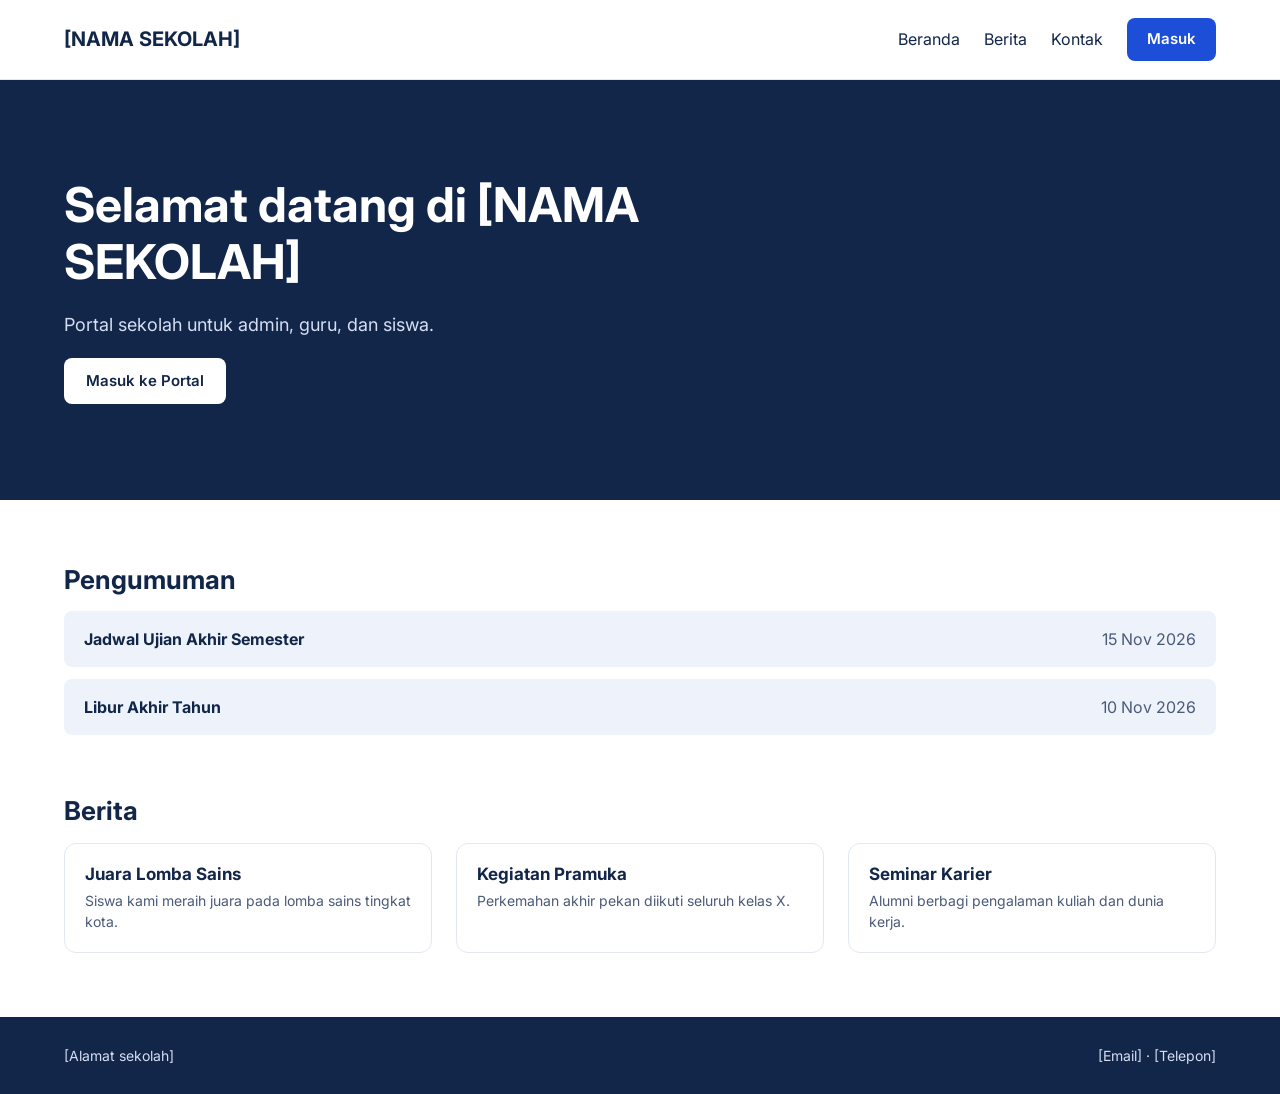
==== frontend/index.html @ 164befef "Add files via upload" ====
<!doctype html>
<html lang="id">

<head>
  <meta charset="utf-8">
  <meta name="viewport" content="width=device-width, initial-scale=1, viewport-fit=cover">
  <meta name="color-scheme" content="light dark">
  <title>Beranda | [NAMA SEKOLAH]</title>
  <link rel="stylesheet" href="https://fonts.googleapis.com/css2?family=Inter:wght@400;500;600;700&display=swap">
  <link rel="stylesheet" href="style.css">
</head>

<body>
  <header class="site-header">
    <a class="brand" href="index.html">[NAMA SEKOLAH]</a>
    <nav aria-label="Menu utama">
      <a href="index.html">Beranda</a>
      <a href="#berita">Berita</a>
      <a href="#kontak">Kontak</a>
      <a class="btn" href="login.html">Masuk</a>
    </nav>
  </header>

  <section class="hero">
    <h1>Selamat datang di [NAMA SEKOLAH]</h1>
    <p>Portal sekolah untuk admin, guru, dan siswa.</p>
    <div class="actions"><a class="btn btn-light" href="login.html">Masuk ke Portal</a></div>
  </section>

  <main class="content">
    <section>
      <h2>Pengumuman</h2>
      <div class="announce"><strong>Jadwal Ujian Akhir Semester</strong><span>15 Nov 2026</span></div>
      <div class="announce"><strong>Libur Akhir Tahun</strong><span>10 Nov 2026</span></div>
    </section>
    <section id="berita">
      <h2>Berita</h2>
      <div class="news-grid">
        <article class="news-card">
          <h3>Juara Lomba Sains</h3>
          <p>Siswa kami meraih juara pada lomba sains tingkat kota.</p>
        </article>
        <article class="news-card">
          <h3>Kegiatan Pramuka</h3>
          <p>Perkemahan akhir pekan diikuti seluruh kelas X.</p>
        </article>
        <article class="news-card">
          <h3>Seminar Karier</h3>
          <p>Alumni berbagi pengalaman kuliah dan dunia kerja.</p>
        </article>
      </div>
    </section>
  </main>

  <footer class="site-footer" id="kontak">
    <span>[Alamat sekolah]</span>
    <span>[Email] · [Telepon]</span>
  </footer>
  <script src="script.js"></script>
</body>

</html>
---- frontend/style.css ----
/* Warna */
:root {
  --navy: #12264A;
  --blue: #1D4ED8;
  --sky: #D5DEF2;
  --page: #fff;
  --surface: #fff;
  --ink: #12264A;
  --soft: #EEF3FB;
  --line: #E3E8F0;
  --muted: #4A5A78;
  --bg: #F5F7FB;
  --err: #B42318;
  padding-top: env(safe-area-inset-top, 0px);
  padding-bottom: env(safe-area-inset-bottom, 0px);
}

@media (prefers-color-scheme:dark) {
  :root {
    --page: #0E1525;
    --surface: #17213A;
    --ink: #E8EEFB;
    --soft: #17213A;
    --line: #2A3858;
    --muted: #A8B6D4;
    --bg: #0B1220;
    --err: #F97066;
  }
}

[hidden] {
  display: none !important
}

* {
  box-sizing: border-box
}

body {
  margin: 0;
  font-family: Inter, system-ui, -apple-system, "Segoe UI", sans-serif;
  color: var(--ink);
  background: var(--page);
  line-height: 1.5
}

h1,
h2,
h3 {
  line-height: 1.2;
  margin: 0
}

a {
  color: inherit
}

:focus-visible {
  outline: 3px solid #F59E0B;
  outline-offset: 2px
}

/* Tombol */
.btn {
  display: inline-block;
  padding: 12px 22px;
  border-radius: 8px;
  font-weight: 600;
  font-size: 15px;
  text-decoration: none;
  border: 0;
  cursor: pointer;
  font-family: inherit;
  background: var(--blue);
  color: #fff
}

.btn-light {
  background: #fff;
  color: var(--navy)
}

.btn-outline {
  background: transparent;
  border: 1px solid #fff
}

/* Beranda */
.site-header {
  display: flex;
  align-items: center;
  justify-content: space-between;
  gap: 12px 24px;
  flex-wrap: wrap;
  padding: 18px 64px;
  border-bottom: 1px solid var(--line)
}

.brand {
  font-weight: 700;
  font-size: 20px;
  text-decoration: none
}

.site-header nav {
  display: flex;
  gap: 24px;
  align-items: center;
  flex-wrap: wrap
}

.site-header nav a {
  text-decoration: none
}

.site-header nav .btn {
  padding: 10px 20px
}

.hero {
  background: var(--navy);
  color: #fff;
  padding: 96px 64px;
  display: flex;
  flex-direction: column;
  gap: 20px
}

.hero h1 {
  font-size: clamp(32px, 5vw, 48px);
  max-width: 720px
}

.hero p {
  margin: 0;
  font-size: 18px;
  max-width: 600px;
  color: var(--sky)
}

.hero .actions {
  display: flex;
  gap: 12px;
  flex-wrap: wrap
}

.content {
  padding: 64px;
  display: flex;
  flex-direction: column;
  gap: 48px
}

.content h2 {
  font-size: 26px;
  margin-bottom: 16px
}

.announce {
  display: flex;
  justify-content: space-between;
  gap: 12px;
  padding: 16px 20px;
  background: var(--soft);
  border-radius: 8px;
  margin-bottom: 12px
}

.announce span {
  color: var(--muted)
}

.news-grid {
  display: grid;
  grid-template-columns: repeat(auto-fit, minmax(min(100%, 260px), 1fr));
  gap: 24px
}

.news-card {
  border: 1px solid var(--line);
  border-radius: 12px;
  padding: 20px
}

.news-card h3 {
  font-size: 17px;
  margin-bottom: 6px
}

.news-card p {
  margin: 0;
  color: var(--muted);
  font-size: 14px
}

.site-footer {
  background: var(--navy);
  color: var(--sky);
  padding: 28px 64px;
  font-size: 14px;
  display: flex;
  justify-content: space-between;
  gap: 12px;
  flex-wrap: wrap
}

/* Login */
.login-page {
  min-height: 100vh;
  background: var(--soft);
  display: flex;
  align-items: center;
  justify-content: center;
  padding: 24px
}

.login-card {
  background: var(--surface);
  border: 1px solid var(--line);
  border-radius: 16px;
  padding: 36px;
  width: 100%;
  max-width: 400px;
  display: flex;
  flex-direction: column;
  gap: 18px
}

.login-card h1 {
  font-size: 26px
}

.field {
  display: flex;
  flex-direction: column;
  gap: 6px
}

.field label {
  font-size: 14px;
  font-weight: 600
}

.field input,
.field select {
  background: var(--surface);
  color: var(--ink);
  padding: 12px;
  border: 1px solid #8493B0;
  border-radius: 8px;
  font-size: 15px;
  font-family: inherit
}

.error {
  color: var(--err);
  font-size: 14px;
  margin: 0;
  min-height: 20px
}

.hint {
  font-size: 13px;
  color: var(--muted);
  text-align: center;
  margin: 0
}

/* Dashboard */
.app {
  display: flex;
  min-height: 100vh;
  background: var(--bg)
}

.sidebar {
  width: 230px;
  flex-shrink: 0;
  background: var(--navy);
  color: var(--sky);
  padding: 28px 20px 24px;
  display: flex;
  flex-direction: column;
  gap: 14px;
  font-size: 15px
}

.avatar {
  width: 96px;
  height: 96px;
  border-radius: 50%;
  background: #2B4170;
  display: flex;
  align-items: center;
  justify-content: center;
  align-self: center;
  font-size: 32px;
  font-weight: 700;
  color: #fff
}

.who {
  text-align: center;
  display: flex;
  flex-direction: column;
  gap: 2px
}

.who strong {
  color: #fff;
  font-size: 17px
}

.who span {
  font-size: 14px
}

.sidebar dl {
  margin: 0;
  border-top: 1px solid #2B4170;
  padding-top: 16px;
  display: flex;
  flex-direction: column;
  gap: 12px
}

.sidebar dt {
  font-size: 12px;
  color: #9DB8F5
}

.sidebar dd {
  margin: 0;
  font-size: 14px;
  color: #fff;
  font-weight: 600
}

.sidebar .logout {
  margin-top: auto;
  color: var(--sky);
  text-decoration: none;
  padding: 10px 0
}

.main {
  flex: 1;
  min-width: 0;
  padding: 28px 36px;
  display: flex;
  flex-direction: column;
  gap: 24px
}

.topbar {
  display: flex;
  justify-content: space-between;
  align-items: center;
  gap: 12px;
  flex-wrap: wrap
}

.topbar small {
  font-size: 14px;
  color: var(--muted)
}

.topbar h1 {
  font-size: 26px;
  margin-top: 2px
}

.pill {
  padding: 8px 14px;
  background: var(--surface);
  border: 1px solid var(--line);
  border-radius: 999px;
  font-size: 14px
}

.cards {
  display: grid;
  grid-template-columns: repeat(auto-fit, minmax(min(100%, 380px), 1fr));
  gap: 20px
}

.card {
  background: var(--surface);
  border: 1px solid var(--line);
  border-radius: 12px;
  padding: 20px
}

.card h2 {
  font-size: 16px;
  margin-bottom: 12px
}

.row {
  display: flex;
  justify-content: space-between;
  gap: 12px;
  padding: 10px 0;
  border-top: 1px solid var(--line);
  font-size: 14px
}

.row span:last-child {
  color: var(--muted);
  text-align: right
}

@media (max-width:760px) {

  .site-header,
  .hero,
  .content,
  .site-footer {
    padding-left: 20px;
    padding-right: 20px
  }

  .hero {
    padding-top: 56px;
    padding-bottom: 56px
  }

  .app {
    flex-direction: column
  }

  .sidebar {
    width: auto;
    flex-direction: row;
    flex-wrap: wrap;
    align-items: center;
    gap: 12px 16px;
    padding: 16px
  }

  .avatar {
    width: 56px;
    height: 56px;
    font-size: 20px
  }

  .who {
    text-align: left;
    flex: 1;
    min-width: 140px
  }

  .sidebar dl {
    order: 3;
    width: 100%;
    display: grid;
    grid-template-columns: 1fr 1fr;
    gap: 10px 16px;
    padding-top: 12px
  }

  .sidebar .logout {
    margin-top: 0;
    padding: 8px 0
  }

  .main {
    padding: 20px
  }
}
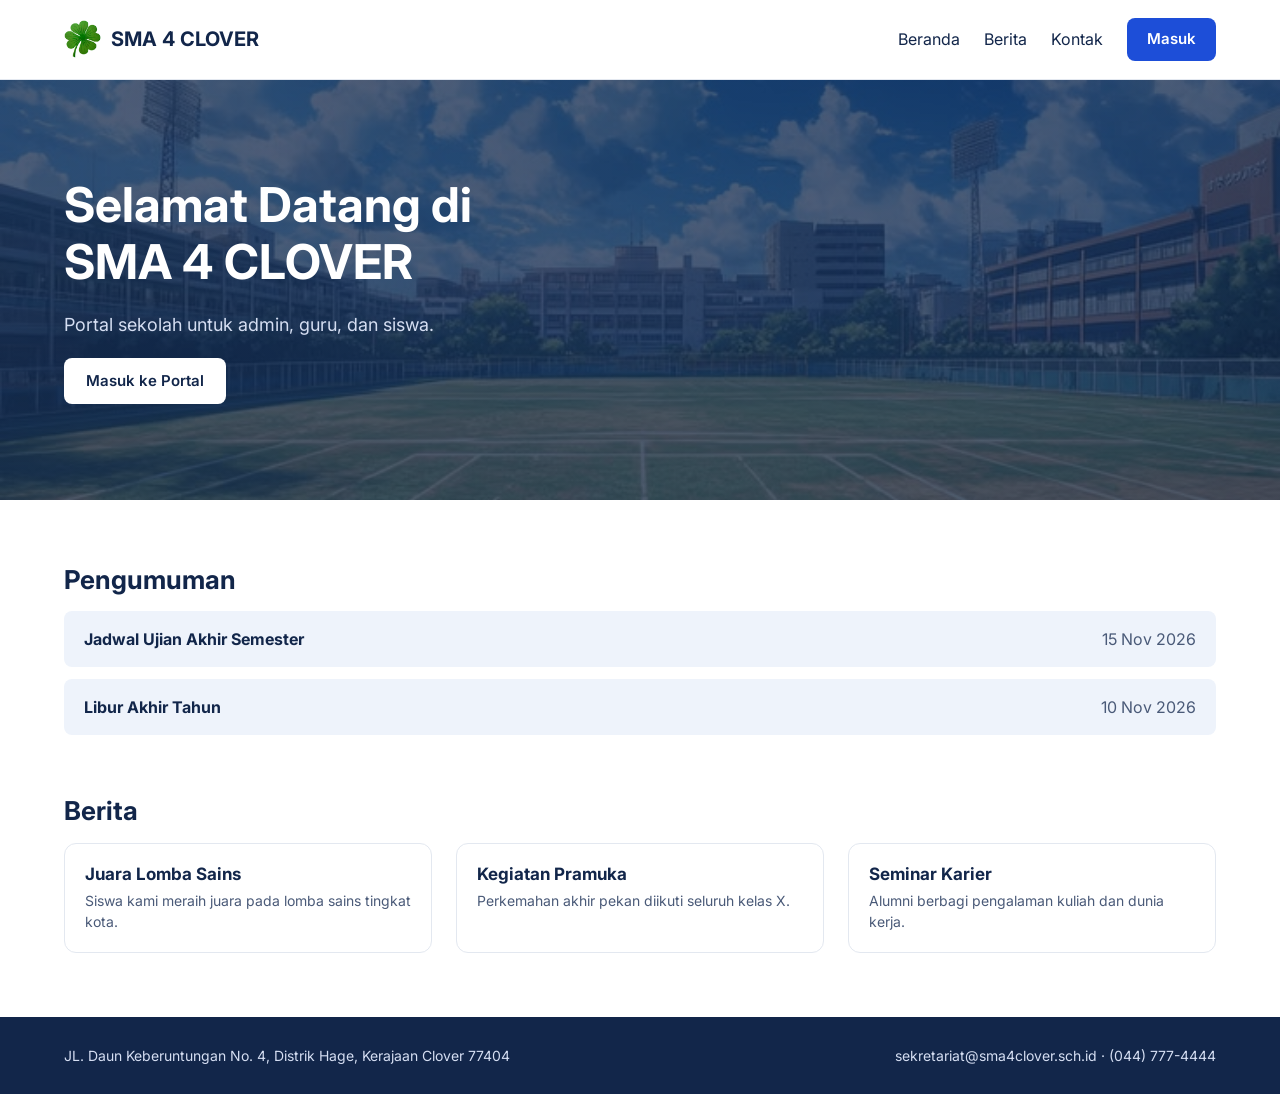
==== commit 510b6858: "Add files via upload" ====
--- a/frontend/index.html
+++ b/frontend/index.html
@@ -1,19 +1,23 @@
-<!doctype html>
+<!DOCTYPE html>
 <html lang="id">
 
 <head>
   <meta charset="utf-8">
   <meta name="viewport" content="width=device-width, initial-scale=1, viewport-fit=cover">
   <meta name="color-scheme" content="light dark">
-  <title>Beranda | [NAMA SEKOLAH]</title>
+  <title>Beranda | SMA 4 CLOVER</title>
   <link rel="stylesheet" href="https://fonts.googleapis.com/css2?family=Inter:wght@400;500;600;700&display=swap">
+  <link rel="icon" href="logo.png">
   <link rel="stylesheet" href="style.css">
 </head>
 
 <body>
   <header class="site-header">
-    <a class="brand" href="index.html">[NAMA SEKOLAH]</a>
-    <nav aria-label="Menu utama">
+    <a class="brand" href="index.html">
+      <img src="logo.png" alt="" width="36" height="38">
+      SMA 4 CLOVER
+    </a>
+    <nav aria-label="Menu Utama">
       <a href="index.html">Beranda</a>
       <a href="#berita">Berita</a>
       <a href="#kontak">Kontak</a>
@@ -22,17 +26,26 @@
   </header>
 
   <section class="hero">
-    <h1>Selamat datang di [NAMA SEKOLAH]</h1>
+    <h1>Selamat Datang di SMA&nbsp;4&nbsp;CLOVER</h1>
     <p>Portal sekolah untuk admin, guru, dan siswa.</p>
-    <div class="actions"><a class="btn btn-light" href="login.html">Masuk ke Portal</a></div>
+    <div class="actions">
+      <a class="btn btn-light" href="login.html">Masuk ke Portal</a>
+    </div>
   </section>
 
   <main class="content">
     <section>
       <h2>Pengumuman</h2>
-      <div class="announce"><strong>Jadwal Ujian Akhir Semester</strong><span>15 Nov 2026</span></div>
-      <div class="announce"><strong>Libur Akhir Tahun</strong><span>10 Nov 2026</span></div>
+      <div class="announce">
+        <strong>Jadwal Ujian Akhir Semester</strong>
+        <span>15 Nov 2026</span>
+      </div>
+      <div class="announce">
+        <strong>Libur Akhir Tahun</strong>
+        <span>10 Nov 2026</span>
+      </div>
     </section>
+
     <section id="berita">
       <h2>Berita</h2>
       <div class="news-grid">
@@ -53,9 +66,10 @@
   </main>
 
   <footer class="site-footer" id="kontak">
-    <span>[Alamat sekolah]</span>
-    <span>[Email] · [Telepon]</span>
+    <span>JL. Daun Keberuntungan No. 4, Distrik Hage, Kerajaan Clover 77404</span>
+    <span>sekretariat@sma4clover.sch.id · (044) 777-4444</span>
   </footer>
+
   <script src="script.js"></script>
 </body>
 
--- a/frontend/style.css
+++ b/frontend/style.css
@@ -99,7 +99,21 @@
 .brand {
   font-weight: 700;
   font-size: 20px;
-  text-decoration: none
+  text-decoration: none;
+  display: flex;
+  align-items: center;
+  gap: 10px
+}
+
+.brand img {
+  height: 38px;
+  width: auto
+}
+
+.login-logo {
+  width: 64px;
+  height: auto;
+  align-self: center
 }
 
 .site-header nav {
@@ -118,7 +132,8 @@
 }
 
 .hero {
-  background: var(--navy);
+  background: linear-gradient(rgba(18, 38, 74, .75), rgba(18, 38, 74, .75)), url(sekolah.jpg) center/cover no-repeat;
+  background-color: var(--navy);
   color: #fff;
   padding: 96px 64px;
   display: flex;
